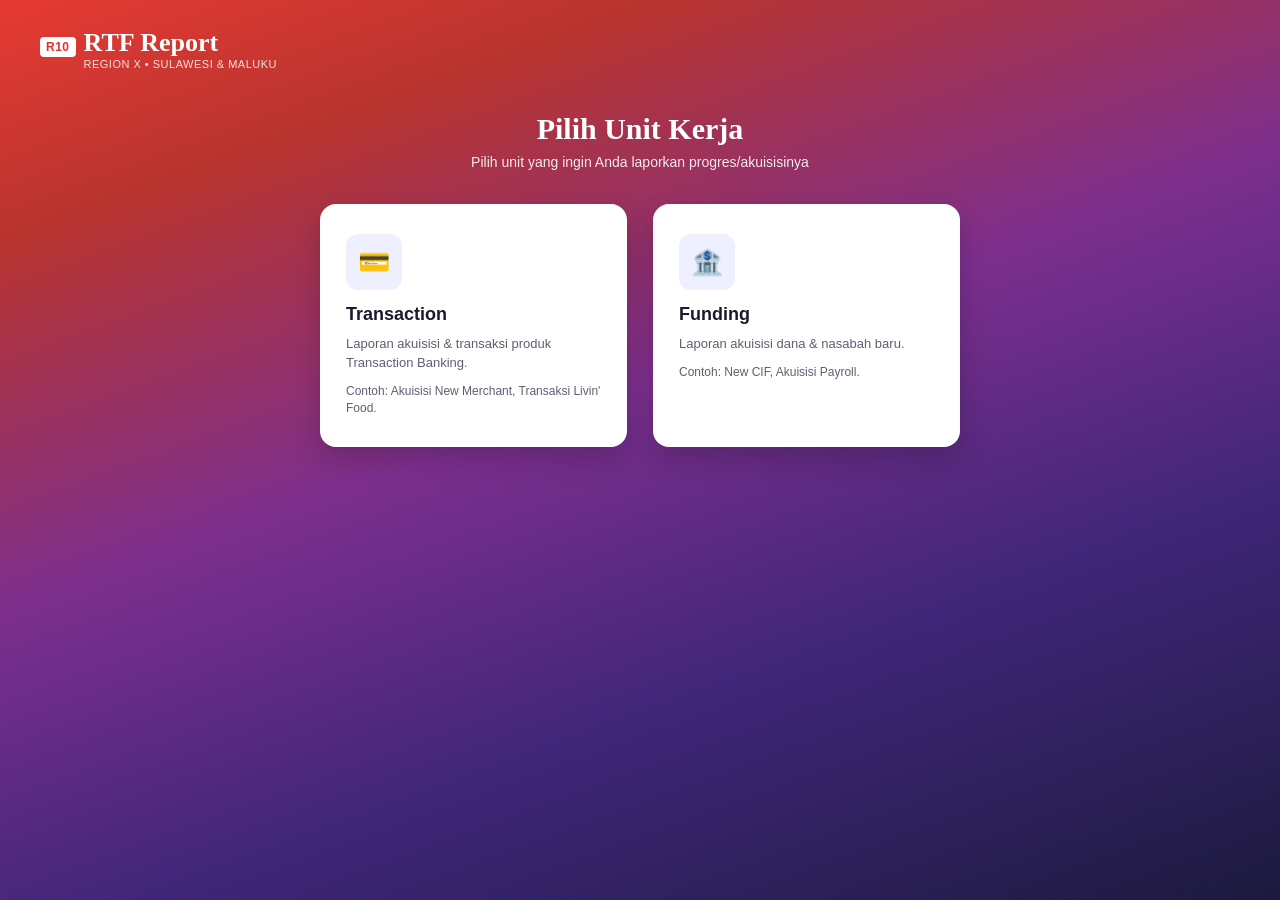
==== index.html @ c08f4677 "Add files via upload" ====
<!DOCTYPE html>
<html lang="id">
<head>
<meta charset="UTF-8" />
<meta name="viewport" content="width=device-width, initial-scale=1.0" />
<title>Regional Transaction &amp; Funding Report - Region X</title>
<link rel="stylesheet" href="css/style.css" />
</head>
<body>
<div class="page">
  <div class="topbar">
    <div class="logo">
      <span class="brand-mark">R10</span>
      <div>
        <div class="brand-name">RTF Report</div>
        <div class="brand-sub">Region X &bull; Sulawesi &amp; Maluku</div>
      </div>
    </div>
  </div>

  <div class="header-block">
    <h1>Pilih Unit Kerja</h1>
    <p>Pilih unit yang ingin Anda laporkan progres/akuisisinya</p>
  </div>

  <div class="card-grid cols-2">
    <a class="card" href="unit-transaction.html">
      <div class="icon">💳</div>
      <h3>Transaction</h3>
      <p>Laporan akuisisi &amp; transaksi produk Transaction Banking.</p>
      <p class="example">Contoh: Akuisisi New Merchant, Transaksi Livin' Food.</p>
    </a>
    <a class="card" href="unit-funding.html">
      <div class="icon">🏦</div>
      <h3>Funding</h3>
      <p>Laporan akuisisi dana &amp; nasabah baru.</p>
      <p class="example">Contoh: New CIF, Akuisisi Payroll.</p>
    </a>
  </div>
</div>
</body>
</html>
---- css/style.css ----
:root {
  --red: #e0312a;
  --purple: #6d28d9;
  --navy: #1c1a3e;
  --card-bg: #ffffff;
  --card-radius: 16px;
  --text-dark: #1a1a2e;
  --text-muted: #5f5f72;
  --accent: #2c1f6e;
}

* {
  box-sizing: border-box;
}

html, body {
  margin: 0;
  padding: 0;
  min-height: 100%;
}

body {
  font-family: "Segoe UI", "Helvetica Neue", Arial, sans-serif;
  color: var(--text-dark);
  min-height: 100vh;
  background: linear-gradient(160deg, #e63a33 0%, #b8342f 18%, #7d2f8e 45%, #3f2678 70%, #1c1a3e 100%);
  background-attachment: fixed;
}

.page {
  min-height: 100vh;
  display: flex;
  flex-direction: column;
  padding: 28px 40px 60px;
}

.topbar {
  display: flex;
  align-items: center;
  justify-content: space-between;
  margin-bottom: 24px;
}

.logo {
  display: flex;
  align-items: baseline;
  gap: 8px;
  color: #fff;
}

.logo .brand-mark {
  background: #fff;
  color: var(--red);
  font-weight: 800;
  font-size: 12px;
  padding: 3px 6px;
  border-radius: 4px;
  letter-spacing: 0.5px;
}

.logo .brand-name {
  font-family: Georgia, "Times New Roman", serif;
  font-size: 26px;
  font-weight: 700;
}

.logo .brand-sub {
  font-size: 11px;
  opacity: 0.85;
  letter-spacing: 0.5px;
  text-transform: uppercase;
}

.header-block {
  text-align: center;
  margin: 18px 0 34px;
  color: #fff;
}

.header-block h1 {
  font-family: Georgia, "Times New Roman", serif;
  font-size: 30px;
  margin: 0 0 8px;
}

.header-block p {
  margin: 0;
  font-size: 14px;
  opacity: 0.9;
}

.breadcrumb {
  font-size: 12px;
  color: rgba(255,255,255,0.85);
  margin-bottom: 4px;
}

.breadcrumb a {
  color: #fff;
  text-decoration: none;
  opacity: 0.8;
}

.breadcrumb a:hover {
  opacity: 1;
  text-decoration: underline;
}

.card-grid {
  display: grid;
  grid-template-columns: repeat(auto-fit, minmax(230px, 1fr));
  gap: 26px;
  max-width: 980px;
  margin: 0 auto;
  width: 100%;
}

.card-grid.cols-2 {
  max-width: 640px;
}

.card {
  background: var(--card-bg);
  border-radius: var(--card-radius);
  padding: 28px 24px;
  box-shadow: 0 12px 28px rgba(0,0,0,0.18);
  text-decoration: none;
  color: var(--text-dark);
  display: flex;
  flex-direction: column;
  gap: 10px;
  transition: transform 0.15s ease, box-shadow 0.15s ease;
  cursor: pointer;
  position: relative;
  border: 2px solid transparent;
}

.card:hover:not(.disabled) {
  transform: translateY(-4px);
  box-shadow: 0 18px 36px rgba(0,0,0,0.28);
}

.card.disabled {
  opacity: 0.6;
  cursor: not-allowed;
}

.card .icon {
  width: 56px;
  height: 56px;
  border-radius: 12px;
  background: #eef0ff;
  display: flex;
  align-items: center;
  justify-content: center;
  font-size: 26px;
  margin-bottom: 4px;
}

.card h3 {
  margin: 0;
  font-size: 18px;
}

.card p {
  margin: 0;
  font-size: 13px;
  color: var(--text-muted);
  line-height: 1.45;
}

.card .example {
  font-size: 12px;
  color: var(--text-muted);
}

.badge {
  position: absolute;
  top: 16px;
  right: 16px;
  background: #eef0ff;
  color: var(--accent);
  font-size: 11px;
  font-weight: 600;
  padding: 4px 10px;
  border-radius: 20px;
}

.form-card {
  background: var(--card-bg);
  border-radius: 20px;
  max-width: 640px;
  margin: 0 auto;
  width: 100%;
  padding: 32px 32px 26px;
  box-shadow: 0 16px 40px rgba(0,0,0,0.22);
}

.form-group {
  margin-bottom: 20px;
}

.form-group label {
  display: block;
  font-size: 13px;
  font-weight: 600;
  margin-bottom: 8px;
  color: var(--text-dark);
}

.form-group .hint {
  font-weight: 400;
  color: var(--text-muted);
  font-size: 12px;
}

input[type="date"],
input[type="number"],
input[type="text"],
select,
textarea {
  width: 100%;
  padding: 12px 14px;
  border: 1.5px solid #dcdce6;
  border-radius: 10px;
  font-size: 14px;
  font-family: inherit;
  color: var(--text-dark);
  background: #fff;
}

input:focus, select:focus, textarea:focus {
  outline: none;
  border-color: var(--accent);
  box-shadow: 0 0 0 3px rgba(44,31,110,0.12);
}

.form-footer {
  display: flex;
  align-items: center;
  justify-content: space-between;
  margin-top: 28px;
}

.btn {
  border: none;
  border-radius: 10px;
  padding: 12px 22px;
  font-size: 14px;
  font-weight: 600;
  cursor: pointer;
  text-decoration: none;
  display: inline-flex;
  align-items: center;
  gap: 8px;
}

.btn-primary {
  background: var(--accent);
  color: #fff;
}

.btn-primary:hover {
  background: #241a5c;
}

.btn-primary:disabled {
  background: #b9b9c7;
  cursor: not-allowed;
}

.btn-whatsapp {
  background: #25D366;
  color: #fff;
  width: 100%;
  justify-content: center;
  padding: 14px;
  font-size: 15px;
}

.btn-whatsapp:hover {
  background: #1ebe5b;
}

.btn-secondary {
  background: transparent;
  color: #fff;
  font-weight: 600;
  font-size: 14px;
  padding: 8px 0;
}

.back-link {
  color: #fff;
  opacity: 0.9;
  text-decoration: none;
  font-size: 14px;
  font-weight: 600;
  display: inline-flex;
  align-items: center;
  gap: 6px;
}

.back-link:hover {
  opacity: 1;
  text-decoration: underline;
}

.footer-nav {
  max-width: 640px;
  margin: 18px auto 0;
  width: 100%;
}

.report-preview {
  background: #f6f6fb;
  border: 1px dashed #cfcfe0;
  border-radius: 12px;
  padding: 18px;
  font-family: "Courier New", monospace;
  font-size: 13px;
  white-space: pre-wrap;
  color: var(--text-dark);
  margin-bottom: 18px;
  line-height: 1.6;
}

.status-msg {
  font-size: 13px;
  margin-bottom: 14px;
  padding: 10px 14px;
  border-radius: 8px;
}

.status-msg.success {
  background: #e7f8ee;
  color: #1a7f4a;
}

.status-msg.error {
  background: #fdeaea;
  color: #b3261e;
}

.status-msg.loading {
  background: #eef0ff;
  color: var(--accent);
}

.two-col {
  display: grid;
  grid-template-columns: 1fr 1fr;
  gap: 16px;
}

@media (max-width: 640px) {
  .page {
    padding: 20px 16px 40px;
  }
  .two-col {
    grid-template-columns: 1fr;
  }
}
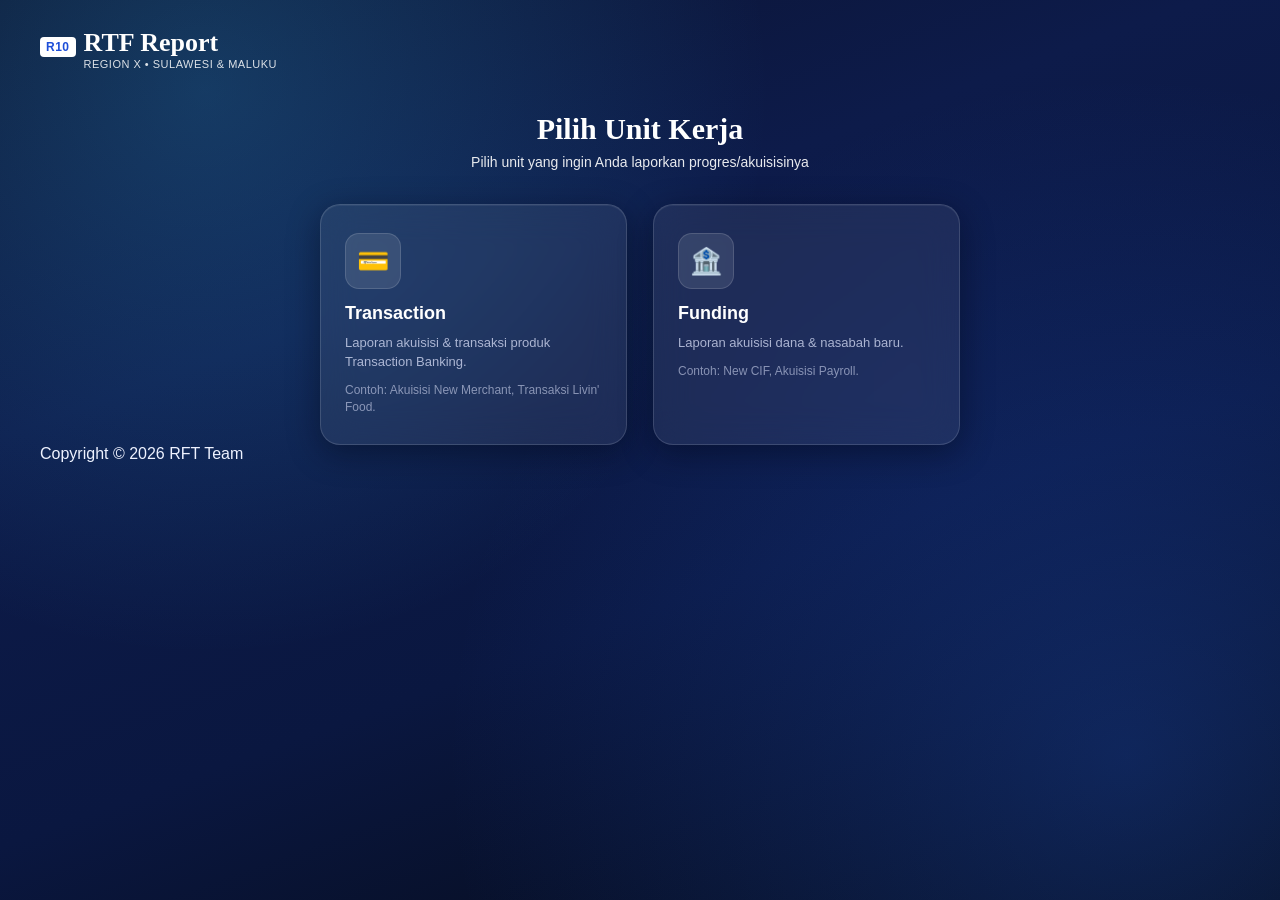
==== commit 461ec7fb: "Update index.html" ====
--- a/index.html
+++ b/index.html
@@ -37,6 +37,8 @@
       <p class="example">Contoh: New CIF, Akuisisi Payroll.</p>
     </a>
   </div>
+
+  <footer class="site-footer">Copyright &copy; 2026 RFT Team</footer>
 </div>
 </body>
 </html>
--- a/css/style.css
+++ b/css/style.css
@@ -1,12 +1,16 @@
 :root {
-  --red: #e0312a;
-  --purple: #6d28d9;
-  --navy: #1c1a3e;
-  --card-bg: #ffffff;
-  --card-radius: 16px;
-  --text-dark: #1a1a2e;
-  --text-muted: #5f5f72;
-  --accent: #2c1f6e;
+  --blue-mid: #1d4ed8;
+  --blue-accent: #3b82f6;
+  --card-bg: rgba(255, 255, 255, 0.07);
+  --card-bg-form: rgba(255, 255, 255, 0.06);
+  --card-border: rgba(255, 255, 255, 0.14);
+  --card-radius: 20px;
+  --text-light: #eef2ff;
+  --text-light-70: rgba(226, 232, 255, 0.72);
+  --text-light-55: rgba(226, 232, 255, 0.55);
+  --link-light: #93c5fd;
+  --link-light-hover: #bfdbfe;
+  --focus-ring: rgba(96, 165, 250, 0.25);
 }
 
 * {
@@ -17,13 +21,26 @@
   margin: 0;
   padding: 0;
   min-height: 100%;
+  background: #050912;
+}
+
+::placeholder {
+  color: rgba(226, 232, 255, 0.4);
+}
+
+select option {
+  background: #0d1b3d;
+  color: #fff;
 }
 
 body {
   font-family: "Segoe UI", "Helvetica Neue", Arial, sans-serif;
-  color: var(--text-dark);
+  color: var(--text-light);
   min-height: 100vh;
-  background: linear-gradient(160deg, #e63a33 0%, #b8342f 18%, #7d2f8e 45%, #3f2678 70%, #1c1a3e 100%);
+  background:
+    radial-gradient(circle at 16% 10%, rgba(56, 189, 248, 0.22), transparent 42%),
+    radial-gradient(circle at 88% 84%, rgba(37, 99, 235, 0.28), transparent 50%),
+    linear-gradient(160deg, #0b1330 0%, #0d1b4a 32%, #0a1740 62%, #050912 100%);
   background-attachment: fixed;
 }
 
@@ -50,7 +67,7 @@
 
 .logo .brand-mark {
   background: #fff;
-  color: var(--red);
+  color: var(--blue-mid);
   font-weight: 800;
   font-size: 12px;
   padding: 3px 6px;
@@ -91,7 +108,7 @@
 
 .breadcrumb {
   font-size: 12px;
-  color: rgba(255,255,255,0.85);
+  color: rgba(255, 255, 255, 0.85);
   margin-bottom: 4px;
 }
 
@@ -121,35 +138,39 @@
 
 .card {
   background: var(--card-bg);
+  backdrop-filter: blur(18px);
+  -webkit-backdrop-filter: blur(18px);
   border-radius: var(--card-radius);
   padding: 28px 24px;
-  box-shadow: 0 12px 28px rgba(0,0,0,0.18);
+  box-shadow: 0 8px 32px rgba(2, 6, 23, 0.45), inset 0 1px 0 rgba(255, 255, 255, 0.06);
   text-decoration: none;
-  color: var(--text-dark);
+  color: var(--text-light);
   display: flex;
   flex-direction: column;
   gap: 10px;
-  transition: transform 0.15s ease, box-shadow 0.15s ease;
+  transition: transform 0.18s ease, box-shadow 0.18s ease, border-color 0.18s ease;
   cursor: pointer;
   position: relative;
-  border: 2px solid transparent;
+  border: 1px solid var(--card-border);
 }
 
 .card:hover:not(.disabled) {
   transform: translateY(-4px);
-  box-shadow: 0 18px 36px rgba(0,0,0,0.28);
+  box-shadow: 0 16px 40px rgba(2, 6, 23, 0.55), inset 0 1px 0 rgba(255, 255, 255, 0.1);
+  border-color: rgba(255, 255, 255, 0.24);
 }
 
 .card.disabled {
-  opacity: 0.6;
+  opacity: 0.55;
   cursor: not-allowed;
 }
 
 .card .icon {
   width: 56px;
   height: 56px;
-  border-radius: 12px;
-  background: #eef0ff;
+  border-radius: 14px;
+  background: rgba(255, 255, 255, 0.1);
+  border: 1px solid rgba(255, 255, 255, 0.14);
   display: flex;
   align-items: center;
   justify-content: center;
@@ -160,40 +181,50 @@
 .card h3 {
   margin: 0;
   font-size: 18px;
+  color: #fff;
 }
 
 .card p {
   margin: 0;
   font-size: 13px;
-  color: var(--text-muted);
+  color: var(--text-light-70);
   line-height: 1.45;
 }
 
 .card .example {
   font-size: 12px;
-  color: var(--text-muted);
+  color: var(--text-light-55);
 }
 
 .badge {
   position: absolute;
   top: 16px;
   right: 16px;
-  background: #eef0ff;
-  color: var(--accent);
+  background: rgba(255, 255, 255, 0.14);
+  backdrop-filter: blur(6px);
+  color: #e0e7ff;
   font-size: 11px;
   font-weight: 600;
   padding: 4px 10px;
   border-radius: 20px;
+  border: 1px solid rgba(255, 255, 255, 0.18);
 }
 
 .form-card {
-  background: var(--card-bg);
-  border-radius: 20px;
+  background: var(--card-bg-form);
+  backdrop-filter: blur(22px);
+  -webkit-backdrop-filter: blur(22px);
+  border: 1px solid var(--card-border);
+  border-radius: 24px;
   max-width: 640px;
   margin: 0 auto;
   width: 100%;
   padding: 32px 32px 26px;
-  box-shadow: 0 16px 40px rgba(0,0,0,0.22);
+  box-shadow: 0 16px 48px rgba(2, 6, 23, 0.5), inset 0 1px 0 rgba(255, 255, 255, 0.06);
+}
+
+.form-card h3 {
+  color: #fff;
 }
 
 .form-group {
@@ -205,12 +236,12 @@
   font-size: 13px;
   font-weight: 600;
   margin-bottom: 8px;
-  color: var(--text-dark);
+  color: #f1f5f9;
 }
 
 .form-group .hint {
   font-weight: 400;
-  color: var(--text-muted);
+  color: rgba(226, 232, 255, 0.6);
   font-size: 12px;
 }
 
@@ -220,19 +251,49 @@
 select,
 textarea {
   width: 100%;
+  min-height: 46px;
   padding: 12px 14px;
-  border: 1.5px solid #dcdce6;
+  border: 1.5px solid rgba(255, 255, 255, 0.18);
   border-radius: 10px;
   font-size: 14px;
   font-family: inherit;
-  color: var(--text-dark);
-  background: #fff;
+  color: #fff;
+  background: rgba(255, 255, 255, 0.06);
+  -webkit-appearance: none;
+  appearance: none;
+  box-sizing: border-box;
 }
 
 input:focus, select:focus, textarea:focus {
   outline: none;
-  border-color: var(--accent);
-  box-shadow: 0 0 0 3px rgba(44,31,110,0.12);
+  border-color: #60a5fa;
+  box-shadow: 0 0 0 3px var(--focus-ring);
+}
+
+/* Samakan perataan teks input tanggal dengan field lain + tema gelap
+   pada picker native (default browser membuat teks tanggal rata tengah
+   & ikon kalender gelap yang tidak kelihatan di background gelap) */
+input[type="date"] {
+  text-align: left;
+  line-height: 1.3;
+  color-scheme: dark;
+}
+
+input[type="date"]::-webkit-date-and-time-value {
+  text-align: left;
+  margin: 0;
+}
+
+input[type="date"]::-webkit-datetime-edit {
+  font-size: 14px;
+}
+
+select {
+  background-image: url("data:image/svg+xml;charset=UTF-8,%3Csvg xmlns='http://www.w3.org/2000/svg' viewBox='0 0 24 24' fill='none' stroke='%23e2e8f0' stroke-width='2' stroke-linecap='round' stroke-linejoin='round'%3E%3Cpolyline points='6 9 12 15 18 9'%3E%3C/polyline%3E%3C/svg%3E");
+  background-repeat: no-repeat;
+  background-position: right 14px center;
+  background-size: 16px;
+  padding-right: 38px;
 }
 
 .form-footer {
@@ -256,17 +317,21 @@
 }
 
 .btn-primary {
-  background: var(--accent);
-  color: #fff;
+  background: linear-gradient(135deg, var(--blue-accent), var(--blue-mid));
+  color: #fff;
+  box-shadow: 0 6px 18px rgba(37, 99, 235, 0.4);
 }
 
 .btn-primary:hover {
-  background: #241a5c;
+  filter: brightness(1.08);
 }
 
 .btn-primary:disabled {
-  background: #b9b9c7;
+  background: #4b5563;
+  box-shadow: none;
+  opacity: 0.75;
   cursor: not-allowed;
+  filter: none;
 }
 
 .btn-whatsapp {
@@ -276,6 +341,7 @@
   justify-content: center;
   padding: 14px;
   font-size: 15px;
+  box-shadow: 0 6px 18px rgba(37, 211, 102, 0.35);
 }
 
 .btn-whatsapp:hover {
@@ -284,10 +350,15 @@
 
 .btn-secondary {
   background: transparent;
-  color: #fff;
+  color: var(--link-light);
   font-weight: 600;
   font-size: 14px;
   padding: 8px 0;
+}
+
+.btn-secondary:hover {
+  color: var(--link-light-hover);
+  text-decoration: underline;
 }
 
 .back-link {
@@ -313,14 +384,14 @@
 }
 
 .report-preview {
-  background: #f6f6fb;
-  border: 1px dashed #cfcfe0;
+  background: rgba(255, 255, 255, 0.05);
+  border: 1px dashed rgba(255, 255, 255, 0.25);
   border-radius: 12px;
   padding: 18px;
   font-family: "Courier New", monospace;
   font-size: 13px;
   white-space: pre-wrap;
-  color: var(--text-dark);
+  color: #e5e7eb;
   margin-bottom: 18px;
   line-height: 1.6;
 }
@@ -333,18 +404,18 @@
 }
 
 .status-msg.success {
-  background: #e7f8ee;
-  color: #1a7f4a;
+  background: rgba(34, 197, 94, 0.15);
+  color: #4ade80;
 }
 
 .status-msg.error {
-  background: #fdeaea;
-  color: #b3261e;
+  background: rgba(239, 68, 68, 0.15);
+  color: #f87171;
 }
 
 .status-msg.loading {
-  background: #eef0ff;
-  color: var(--accent);
+  background: rgba(255, 255, 255, 0.1);
+  color: var(--link-light);
 }
 
 .two-col {
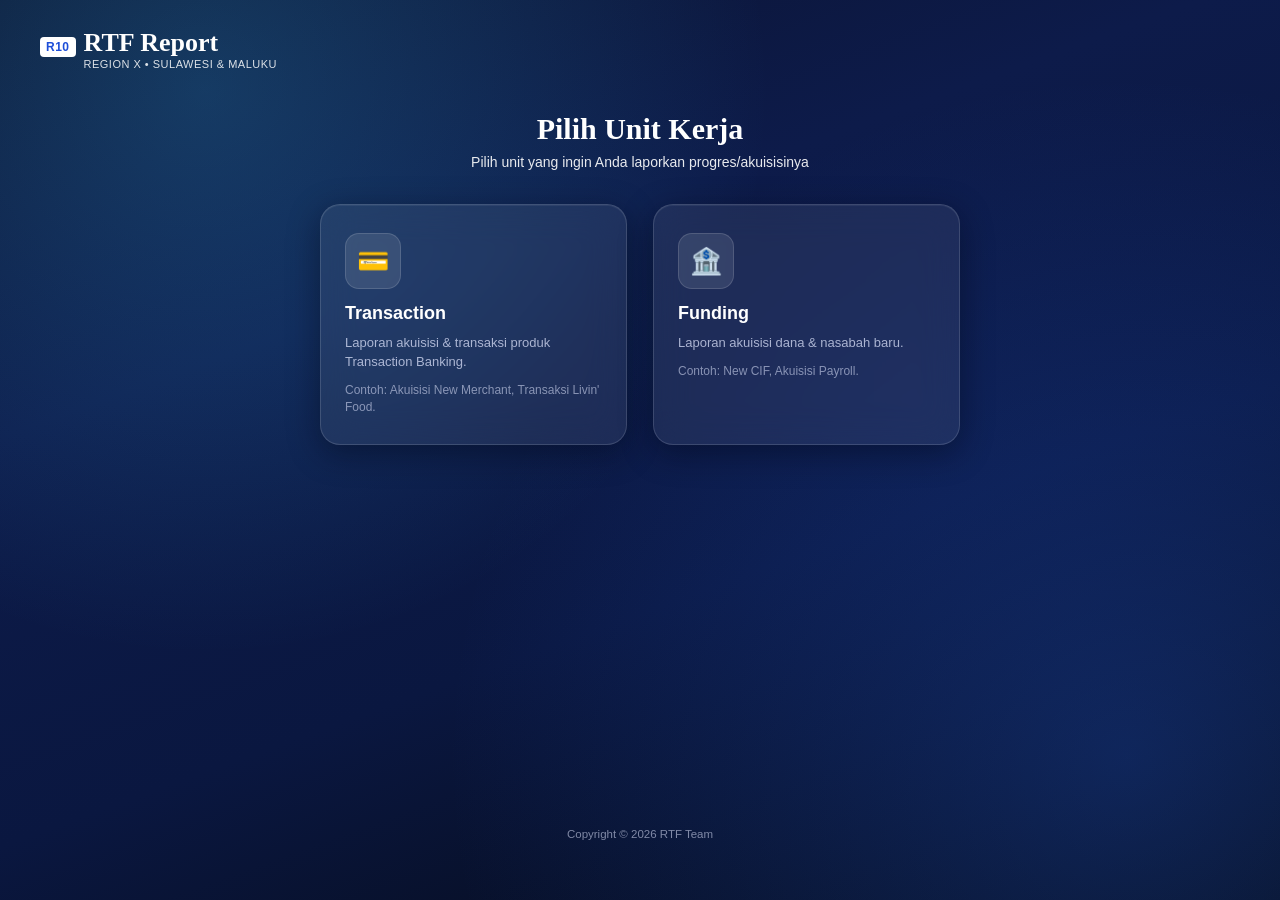
==== commit b570c1d7: "Update index.html" ====
--- a/index.html
+++ b/index.html
@@ -38,7 +38,7 @@
     </a>
   </div>
 
-  <footer class="site-footer">Copyright &copy; 2026 RFT Team</footer>
+  <footer class="site-footer">Copyright &copy; 2026 RTF Team</footer>
 </div>
 </body>
 </html>
--- a/css/style.css
+++ b/css/style.css
@@ -424,6 +424,15 @@
   gap: 16px;
 }
 
+.site-footer {
+  text-align: center;
+  font-size: 11.5px;
+  color: var(--text-light-55);
+  font-weight: 500;
+  margin-top: auto;
+  padding-top: 30px;
+}
+
 @media (max-width: 640px) {
   .page {
     padding: 20px 16px 40px;
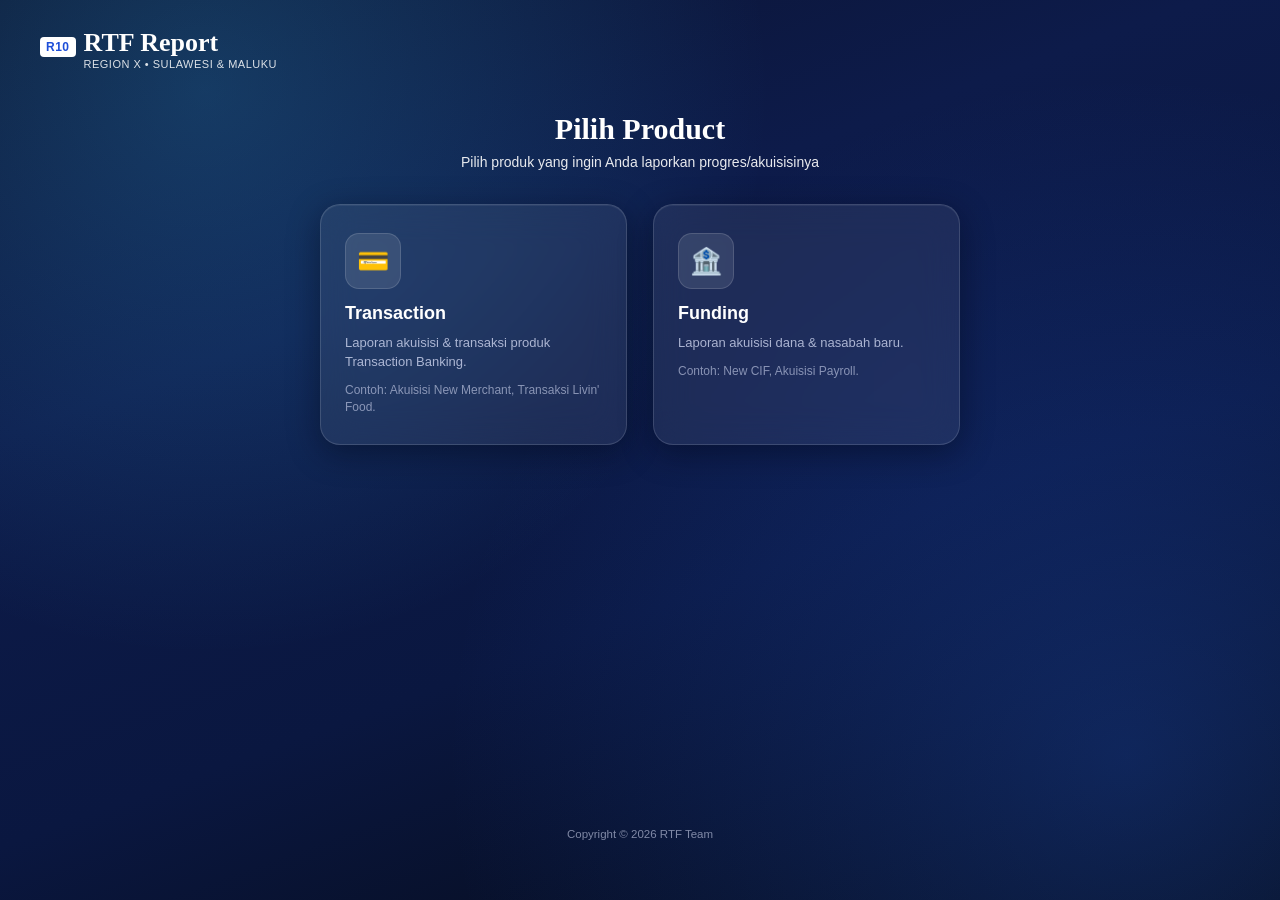
==== commit b118e94c: "Update index.html" ====
--- a/index.html
+++ b/index.html
@@ -19,8 +19,8 @@
   </div>
 
   <div class="header-block">
-    <h1>Pilih Unit Kerja</h1>
-    <p>Pilih unit yang ingin Anda laporkan progres/akuisisinya</p>
+    <h1>Pilih Product</h1>
+    <p>Pilih produk yang ingin Anda laporkan progres/akuisisinya</p>
   </div>
 
   <div class="card-grid cols-2">
